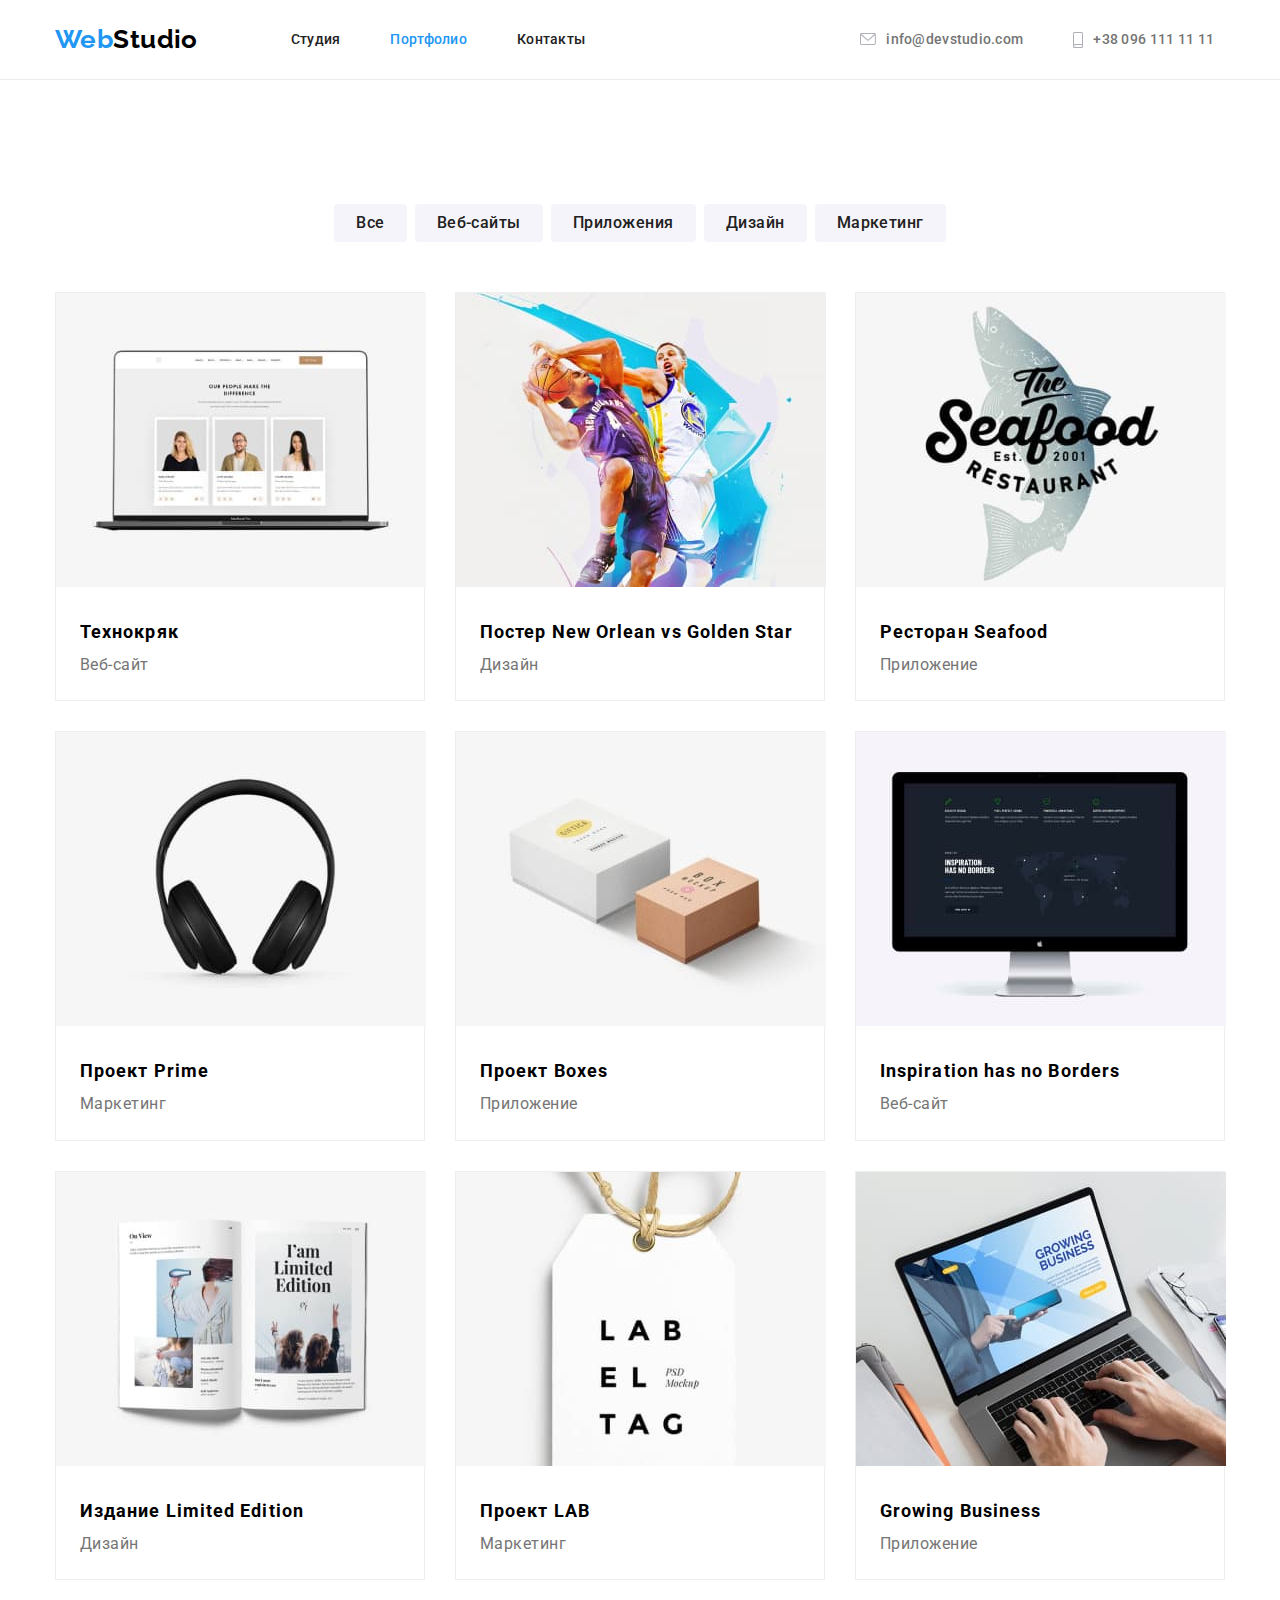
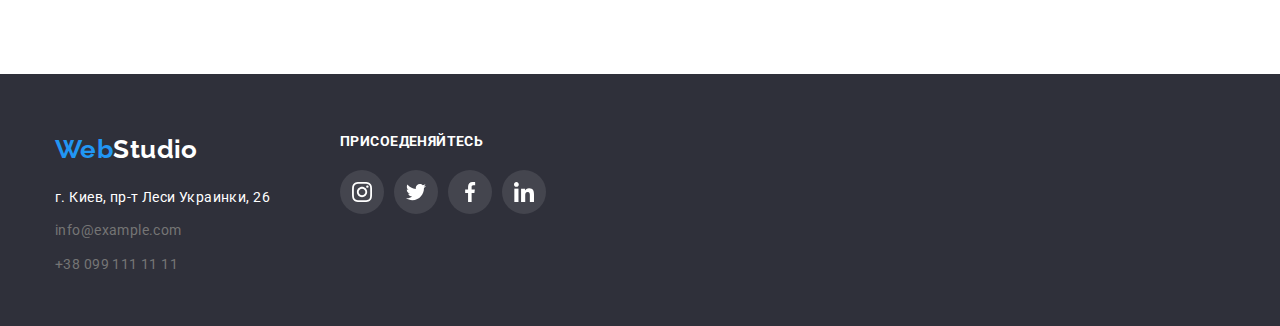
==== portfolio.html @ dcd7377b "Initial commit" ====
<!DOCTYPE html>
<html lang="en">
  <head>
    <meta charset="UTF-8" />
    <meta http-equiv="X-UA-Compatible" content="IE=edge" />
    <meta name="viewport" content="width=device-width, initial-scale=1.0" />
    <title>Portfolio</title>
    <link rel="preconnect" href="https://fonts.gstatic.com" />
    <link rel="stylesheet" href="https://fonts.googleapis.com/css2?family=Roboto:wght@400;500;700;900&display=swap" />
    <link rel="stylesheet" href="https://fonts.googleapis.com/css2?family=Raleway:wght@700&display=swap" />
    <link
      rel="stylesheet"
      href="https://cdnjs.cloudflare.com/ajax/libs/modern-normalize/0.2.0/modern-normalize.min.css"
    />
    <link rel="stylesheet" href="./css/styles.css" />
  </head>
  <body>
    <!--Шапка-->
    <header class="page-header">
      <div class="container nav">
        <a href=""><span class="logo">Web</span><span class="second-logo">Studio</span></a>
        <nav class="nav-menu">
          <ul class="site-nav list">
            <li class="item"><a class="link" href="./index.html">Студия</a></li>
            <li class="item"><a class="link current" href="">Портфолио</a></li>
            <li class="item"><a class="link" href="">Контакты</a></li>
          </ul>
        </nav>
        <ul class="list address">
          <li class="link address-item">
            <a class="link contacts-link" href="mailto:">
              <svg class="icon-envelope">
                <use href="./images/sprite.svg#icon-envelope"></use></svg
              >info@devstudio.com</a
            >
          </li>
          <li class="link address-item">
            <a class="link contacts-link" href="tel:+380961111111">
              <svg class="icon-smartphone">
                <use href="./images/sprite.svg#icon-smartphone"></use></svg
              >+38 096 111 11 11</a
            >
          </li>
        </ul>
      </div>
    </header>
    <!--Главная-->
    <main>
      <section class="section projects">
        <div class="container">
          <h1 class="visually-hidden">Проекты</h1>

          <ul class="list buttons-block">
            <li class="buttons-item"><button class="portfolio-button" type="button">Все</button></li>
            <li class="buttons-item">
              <button class="portfolio-button" type="button">Веб-сайты</button>
            </li>
            <li class="buttons-item">
              <button class="portfolio-button" type="button">Приложения</button>
            </li>
            <li class="buttons-item">
              <button class="portfolio-button" type="button">Дизайн</button>
            </li>
            <li class="buttons-item">
              <button class="portfolio-button" type="button">Маркетинг</button>
            </li>
          </ul>

          <ul class="list projects-list">
            <li class="project-item">
              <a href="" class="project-link link">
                <img src="./images/portfolio/img1.jpg" alt="фото на мониторе" class="project-img" width="370" />
                <div class="projects-text">
                  <h2 class="product-name">Технокряк</h2>
                  <p class="product-description">Веб-сайт</p>
                </div>
              </a>
            </li>
            <li class="project-item">
              <a href="" class="project-link link"
                ><img src="./images/portfolio/img2.jpg" alt="баскетболисты" class="project-img" width="370" />
                <div class="projects-text">
                  <h2 class="product-name">Постер New Orlean vs Golden Star</h2>
                  <p class="product-description">Дизайн</p>
                </div>
              </a>
            </li>
            <li class="project-item">
              <a href="" class="project-link link"
                ><img src="./images/portfolio/img3.jpg" alt="ємблема ресторана" class="project-img" width="370" />
                <div class="projects-text">
                  <h2 class="product-name">Ресторан Seafood</h2>
                  <p class="product-description">Приложение</p>
                </div>
              </a>
            </li>
            <li class="project-item">
              <a href="" class="project-link link"
                ><img src="./images/portfolio/img4.jpg" alt="наушники" class="project-img" width="370" />
                <div class="projects-text">
                  <h2 class="product-name">Проект Prime</h2>
                  <p class="product-description">Маркетинг</p>
                </div>
              </a>
            </li>
            <li class="project-item">
              <a href="" class="project-link link"
                ><img src="./images/portfolio/img5.jpg" alt="коробки" class="project-img" width="370" />
                <div class="projects-text">
                  <h2 class="product-name">Проект Boxes</h2>
                  <p class="product-description">Приложение</p>
                </div>
              </a>
            </li>
            <li class="project-item">
              <a href="" class="project-link link"
                ><img src="./images/portfolio/img6.jpg" alt="монитор" class="project-img" width="370" />
                <div class="projects-text">
                  <h2 class="product-name">Inspiration has no Borders</h2>
                  <p class="product-description">Веб-сайт</p>
                </div>
              </a>
            </li>
            <li class="project-item">
              <a href="" class="project-link link"
                ><img src="./images/portfolio/img7.jpg" alt="журнал" class="project-img" width="370" />
                <div class="projects-text">
                  <h2 class="product-name">Издание Limited Edition</h2>
                  <p class="product-description">Дизайн</p>
                </div>
              </a>
            </li>
            <li class="project-item">
              <a href="" class="project-link link"
                ><img src="./images/portfolio/img8.jpg" alt="бирка" class="project-img" width="370" />
                <div class="projects-text">
                  <h2 class="product-name">Проект LAB</h2>
                  <p class="product-description">Маркетинг</p>
                </div>
              </a>
            </li>
            <li class="project-item">
              <a href="" class="project-link link"
                ><img src="./images/portfolio/img9.jpg" alt="ноутбкук" class="project-img" width="370" />
                <div class="projects-text">
                  <h2 class="product-name">Growing Business</h2>
                  <p class="product-description">Приложение</p>
                </div>
              </a>
            </li>
          </ul>
        </div>
      </section>
    </main>
    <!--Подвал-->
    <footer class="bottom">
      <div class="container">
        <div class="footer-container">
          <a href="/" class="logo-bottom"
            ><span class="logo">Web</span><span class="second-logo-footer">Studio</span></a
          >
          <address class="address-container">
            <ul class="list">
              <li class="footer-contact"><span class="street"> г. Киев, пр-т Леси Украинки, 26</span></li>

              <li class="footer-contact"><a class="mail-footer" href="mailto:info@example.com">info@example.com</a></li>

              <li class="footer-contact"><a class="tel-footer" href="tel:+380991111111">+38 099 111 11 11</a></li>
            </ul>
          </address>
        </div>
        <div class="contact">
          <h3 class="social-title">Присоеденяйтесь</h3>
          <ul class="list social-list">
            <li class="social-item">
              <a href="" class="social-link" target="_blank" rel="noopener noreferrer">
                <svg class="social-icon">
                  <use href="./images/sprite.svg#icon-instagram"></use>
                </svg>
              </a>
            </li>
            <li class="social-item">
              <a href="" class="social-link" target="_blank" rel="noopener noreferrer">
                <svg class="social-icon">
                  <use href="./images/sprite.svg#icon-twitter"></use>
                </svg>
              </a>
            </li>
            <li class="social-item">
              <a href="" class="social-link" target="_blank" rel="noopener noreferrer">
                <svg class="social-icon">
                  <use href="./images/sprite.svg#icon-facebook"></use>
                </svg>
              </a>
            </li>
            <li class="social-item">
              <a href="" class="social-link" target="_blank" rel="noopener noreferrer">
                <svg class="social-icon">
                  <use href="./images/sprite.svg#icon-linkedin"></use>
                </svg>
              </a>
            </li>
          </ul>
        </div>
      </div>
    </footer>
  </body>
</html>
---- css/styles.css ----
h1,
h2,
h3,
p,
ul {
  margin: 0;
  padding: 0;
  border: 0;
  font-size: 100%;
  font: inherit;
  vertical-align: baseline;
}
html {
  box-sizing: border-box;
}
:root {
  --primary-text-color: #757575;
  --title-text-color: #212121;
  --accent-color: #2196f3;
  --primary-white-color: #ffffff;
}
a {
  text-decoration: none;
  font-style: normal;
}
body {
  background-color: var(--primary-white-color);
  color: var(--primary-text-color);
  font-family: Roboto, sans-serif;
  font-style: normal;
  font-weight: normal;
  font-size: 14px;
  line-height: 24px;
  letter-spacing: 0.03em;
}
.container {
  width: 1200px;
  margin: 0 auto;
  padding: 0 15px;
}
.section {
  padding: 94px 0;
}
/* Шапка*/
.page-header {
  display: flex;
  padding: 20px 0;
  height: 80px;
  border-bottom: 1px solid #ececec;
}

.page-header .container {
  display: flex;
  justify-content: flex-start;
  align-items: center;
}
.page-header {
  display: flex;
  padding: 20px 0;
  height: 80px;
  border-bottom: 1px solid #ececec;
}
.site-nav {
  display: flex;
  margin-left: 93px;
}

.logo {
  font-family: Raleway;
  font-style: normal;
  font-weight: bold;
  font-size: 26px;
  line-height: 1.19;
  color: var(--accent-color);
}
.second-logo {
  font-family: Raleway;
  font-style: normal;
  font-weight: bold;
  font-size: 26px;
  line-height: 1.19px;
  color: black;
}

.site-nav .link {
  color: var(--title-text-color);
  font-weight: 500;
  font-size: 14px;
  line-height: 1.14;
  letter-spacing: 0.02em;
}
.site-nav .current {
  color: var(--accent-color);
}
.site-nav .link:hover,
:focus {
  color: var(--accent-color);
}
.nav {
  display: flex;
  flex-direction: row;
  align-items: baseline;
}
.nav-menu {
  margin-left: 93px;
  margin-right: 275px;
}
.site-nav {
  display: flex;
  font-weight: 500;
  line-height: 1.14;
  letter-spacing: 0.02em;
}
.site-nav .item:not(:last-child) {
  margin-right: 50px;
}

.list {
  list-style: none;
  margin: 0;
  padding: 0;
}

.contacts-link {
  color: var(--primary-text-color);
}
.contacts-link {
  color: var(--primary-text-color);
}
.contacts-link:focus,
.contacts-link:hover {
  color: var(--accent-color);
}
.contacts-link:hover .icon-envelope,
.contacts-link:focus .icon-envelope,
.contacts-link:hover .icon-smartphone,
.contacts-link:focus .icon-smartphone {
  fill: var(--accent-color);
}

.address {
  display: flex;
  margin-left: auto;
}
.contacts-link {
  display: flex;
  align-items: center;
  padding-top: 7px;
  padding-bottom: 7px;

  font-weight: 500;
  line-height: 1.14;
  letter-spacing: 0.02em;
}
.icon-envelope {
  width: 16px;
  height: 12px;
  margin-right: 10px;
  fill: #afb1b8;
}
.icon-smartphone {
  margin-right: 10px;
  fill: #afb1b8;
  width: 10px;
  height: 16px;
}
.address-item:not(:last-child) {
  margin-right: 50px;
}

.address-item:first-child {
  padding-left: 0;
}
.address-item {
  padding-top: 7px;
  padding-bottom: 7px;
  color: var(--secondary-text);
  font-weight: 500;
  line-height: 1.14;
  letter-spacing: 0.02em;
}

.list {
  list-style: none;
  margin: 0;
  padding: 0;
}
.visually-hidden {
  position: absolute !important;
  clip: rect(1px 1px 1px 1px);
  clip: rect(1px, 1px, 1px, 1px);
  padding: 0 !important;
  border: 0 !important;
  height: 1px !important;
  width: 1px !important;
  overflow: hidden;
}
/*section hero*/
.hero {
  height: 600px;
  padding-top: 200px;
  padding-bottom: 200px;
  text-align: center;
  background-color: #2f303a;
}
.title-hero {
  font-weight: 900;
  font-size: 44px;
  line-height: 1.34;
  text-align: center;
  letter-spacing: 0.06em;
  text-transform: uppercase;
  color: var(--primary-white-color);
  margin-top: 0;
  margin-bottom: 30px;
}
.button-hero {
  background-color: var(--accent-color);
  color: var(--primary-white-color);
  cursor: pointer;
  font-family: inherit;
  font-weight: 700;
  font-size: 16px;
  line-height: 1.87;
  align-items: center;
  letter-spacing: 0.06em;

  padding: 10px 32px;
  border-radius: 4px;
  border: none;
}
.overley {
  display: flex;
  align-items: center;
  height: 600px;
  margin-left: auto;
  margin-right: auto;
  background-image: linear-gradient(to right, rgba(47, 48, 58, 0.4), rgba(47, 48, 58, 0.4)), url(../images/hero.jpg);
  background-repeat: no-repeat;
  background-position: center;
  background-size: cover;
}
.hero {
  display: flex;
  justify-content: center;
}
h1,
h2,
h3 {
  color: black;
}
/* Портфолио*/
.buttons-block {
  display: flex;
  justify-content: center;
  margin-bottom: 50px;
}
.portfolio-button {
  background-color: #f5f4fa;
  color: var(--title-text-color);
  cursor: pointer;
  font-family: inherit;
  font-weight: 500;
  font-size: 16px;
  line-height: 1.63;

  letter-spacing: 0.03em;
  display: inline-block;
  margin-top: 30px;
  padding: 6px 22px;
  border-radius: 4px;
  border: none;
  margin-right: 8px;
}
.buttons-item:last-child button {
  margin-right: 0;
}
.portfolio-button:focus,
.portfolio-button:hover {
  background-color: var(--accent-color);
  color: var(--primary-white-color);
}
.portfolio-button:focus,
.portfolio-button:hover {
  filter: drop-shadow(0px 4px 4px rgba(0, 0, 0, 0.25));
}
.projects-list {
  display: flex;
  flex-wrap: wrap;
}
.projects-text {
  padding: 0 24px;
  margin-top: 20px;
}
.project-item {
  display: block;
  width: calc((100% - 60px) / 3);
  margin-right: 30px;
  margin-bottom: 30px;

  border: 1px solid #eeeeee;
  background: #ffffff;
  box-sizing: border-box;
}
.project-link {
  display: block;
  padding-bottom: 20px;
}
.project-item:nth-child(3n) {
  margin-right: 0;
}

.project-item:nth-last-child(-n + 3) {
  margin-bottom: 0;
}
.project-item:hover {
  box-shadow: 0px 1px 1px rgba(0, 0, 0, 0.12), 0px 4px 4px rgba(0, 0, 0, 0.06), 1px 4px 6px rgba(0, 0, 0, 0.16);
}
.product-name {
  font-weight: 700;
  font-size: 18px;
  line-height: 2;
  letter-spacing: 0.06em;
}

.product-description {
  font-size: 16px;
  line-height: 1.89;
  letter-spacing: 0.03em;
  color: var(--primary-text-color);
}
/* Особенности*/
.features-list {
  display: flex;
  justify-content: space-between;
}
.features-item {
  min-width: 270px;
  max-width: 270px;
}
.features-list .features-item::before {
  display: block;
  content: '';
  height: 120px;
  background-color: #f5f4fa;
  background-position: center;
  background-repeat: no-repeat;
  margin-bottom: 30px;
}
.antenna::before {
  background-image: url(../images/icons/antenna.svg);
}
.clock::before {
  background-image: url(../images/icons/clock.svg);
}
.diagrama::before {
  background-image: url(../images/icons/diagram.svg);
}
.astronaut::before {
  background-image: url(../images/icons/astronaut.svg);
}
.features-list .features-item:not(:last-child) {
  margin-right: 30px;
}

.features-title {
  font-weight: 700;
  line-height: 1.14;
  text-transform: uppercase;
  margin-bottom: 10px;
}
.features-text {
  font-style: normal;
  font-weight: normal;
  font-size: 14px;
  line-height: 1.71;
  color: #757575;
  letter-spacing: 0.03em;
}

.section.features {
  padding-bottom: 0;
}
/*Операции*/
.operation-title {
  font-weight: 700;
  font-size: 36px;
  line-height: 1.17;
  text-align: center;
  margin-bottom: 50px;
}
.operation-list {
  display: flex;
  justify-content: space-between;
}
/* Kоманда */
.team {
  background-color: #f5f4fa;
}

.team-title {
  font-weight: 700;
  font-size: 36px;
  line-height: 1.17;
  text-align: center;
  margin-bottom: 50px;
}
.team-list {
  display: flex;
  justify-content: space-between;
}
.team-item {
  text-align: center;
  background-color: white;
  box-shadow: 0px 1px 3px rgba(0, 0, 0, 0.12), 0px 1px 1px rgba(0, 0, 0, 0.14), 0px 2px 1px rgba(0, 0, 0, 0.2);
  border-radius: 0px 0px 4px 4px;
}
.team-img {
  margin-bottom: 30px;
}
.name {
  font-weight: 500;
  font-size: 16px;
  line-height: 1.2;
  margin-bottom: 10px;
}
.position {
  font-size: 16px;
  line-height: 1.2;
  margin-bottom: 30px;
  color: #757575;
}
.social-icons {
  display: inline-flex;
  margin: 0px 32px 30px 32px;
}
.social-icons-item + .social-icons-item {
  margin-left: 10px;
}
.social-icons-link {
  display: flex;
  justify-content: center;
  align-items: center;
  width: 44px;
  height: 44px;
  border-radius: 50%;
}
.social-icons .icon {
  width: 20px;
  height: 20px;
  fill: #afb1b8;
}
.social-icons-link:hover,
.social-icons-link:focus {
  background-color: var(--accent-color);
}
.social-icons-link:hover .icon,
.social-icons-link:focus .icon {
  fill: var(--primary-white-color);
}
/*Клиенты*/
.clients {
  padding-top: 94px;
  padding-bottom: 94px;
}
.clients-title {
  margin-bottom: 50px;
  font-weight: 700;
  font-size: 36px;
  line-height: 42px;
  text-align: center;
  letter-spacing: 0.03em;
}
.clients-list {
  display: flex;
  justify-content: center;
  align-items: center;
}
.items {
  width: 170px;
  height: 90px;
  border: 1px solid #afb1b8;
  box-sizing: border-box;
  border-radius: 4px;
}
.client-section-link {
  display: flex;
  justify-content: center;
  align-items: center;
  width: 170px;
  height: 90px;
  fill: #afb1b8;
  border: 1px solid #afb1b8;
  box-sizing: border-box;
  border-radius: 4px;
}
.clients-list .items {
  margin-right: 30px;
}
.client-section-link:hover,
.client-section-link:focus {
  fill: var(--accent-color);
}
.client-section-link:hover,
.client-section-link:focus {
  border: 1px solid var(--accent-color);
}

/*Подвал*/
.bottom {
  background-color: #2f303a;
  color: var(--primary-white-color);
  height: 252px;
  padding: 60px 0 60px 0;
}
.bottom {
  display: flex;
}

.second-logo-footer {
  font-family: Raleway;
  font-style: normal;
  font-weight: bold;
  font-size: 26px;
  line-height: 1.19px;
  color: var(--primary-white-color);
  text-decoration: none;
}
.logo-bottom {
  display: inline-block;
  margin-bottom: 20px;
}
.street {
  font-style: normal;
  padding-bottom: 9px;
}

.mail-footer,
.tel-footer {
  color: var(--primary-text-color);
  font-style: normal;
  font-weight: 400;
  font-size: 14px;
  line-height: 1.7;
  letter-spacing: 0.03em;
  margin-bottom: 9px;
}
.mail-footer:focus,
.mail-footer:hover,
.tel-footer:hover,
.tel-footer:focus {
  color: var(--accent-color);
}

.social-title {
  font-weight: bold;
  font-size: 14px;
  line-height: 1.14;
  text-transform: uppercase;
  margin-bottom: 20px;
  color: #ffffff;
}

.contact {
  display: inline-block;
  flex-basis: calc((50% - 45px) / 2);
  margin-left: 70px;
}
.social-list {
  display: flex;
  padding-bottom: 30px;
}
.social-link {
  display: flex;
  justify-content: center;
  align-items: center;
  width: 44px;
  height: 44px;
  background: rgba(255, 255, 255, 0.1);
  border-radius: 50%;
}
.social-link:hover {
  background-color: var(--accent-color);
}
.social-icon {
  width: 20px;
  height: 20px;
  fill: #ffffff;
}
footer .container {
  display: inline-flex;
}
.footer-contact {
  margin-bottom: 9px;
}
.social-item:not(:last-child) {
  margin-right: 10px;
}
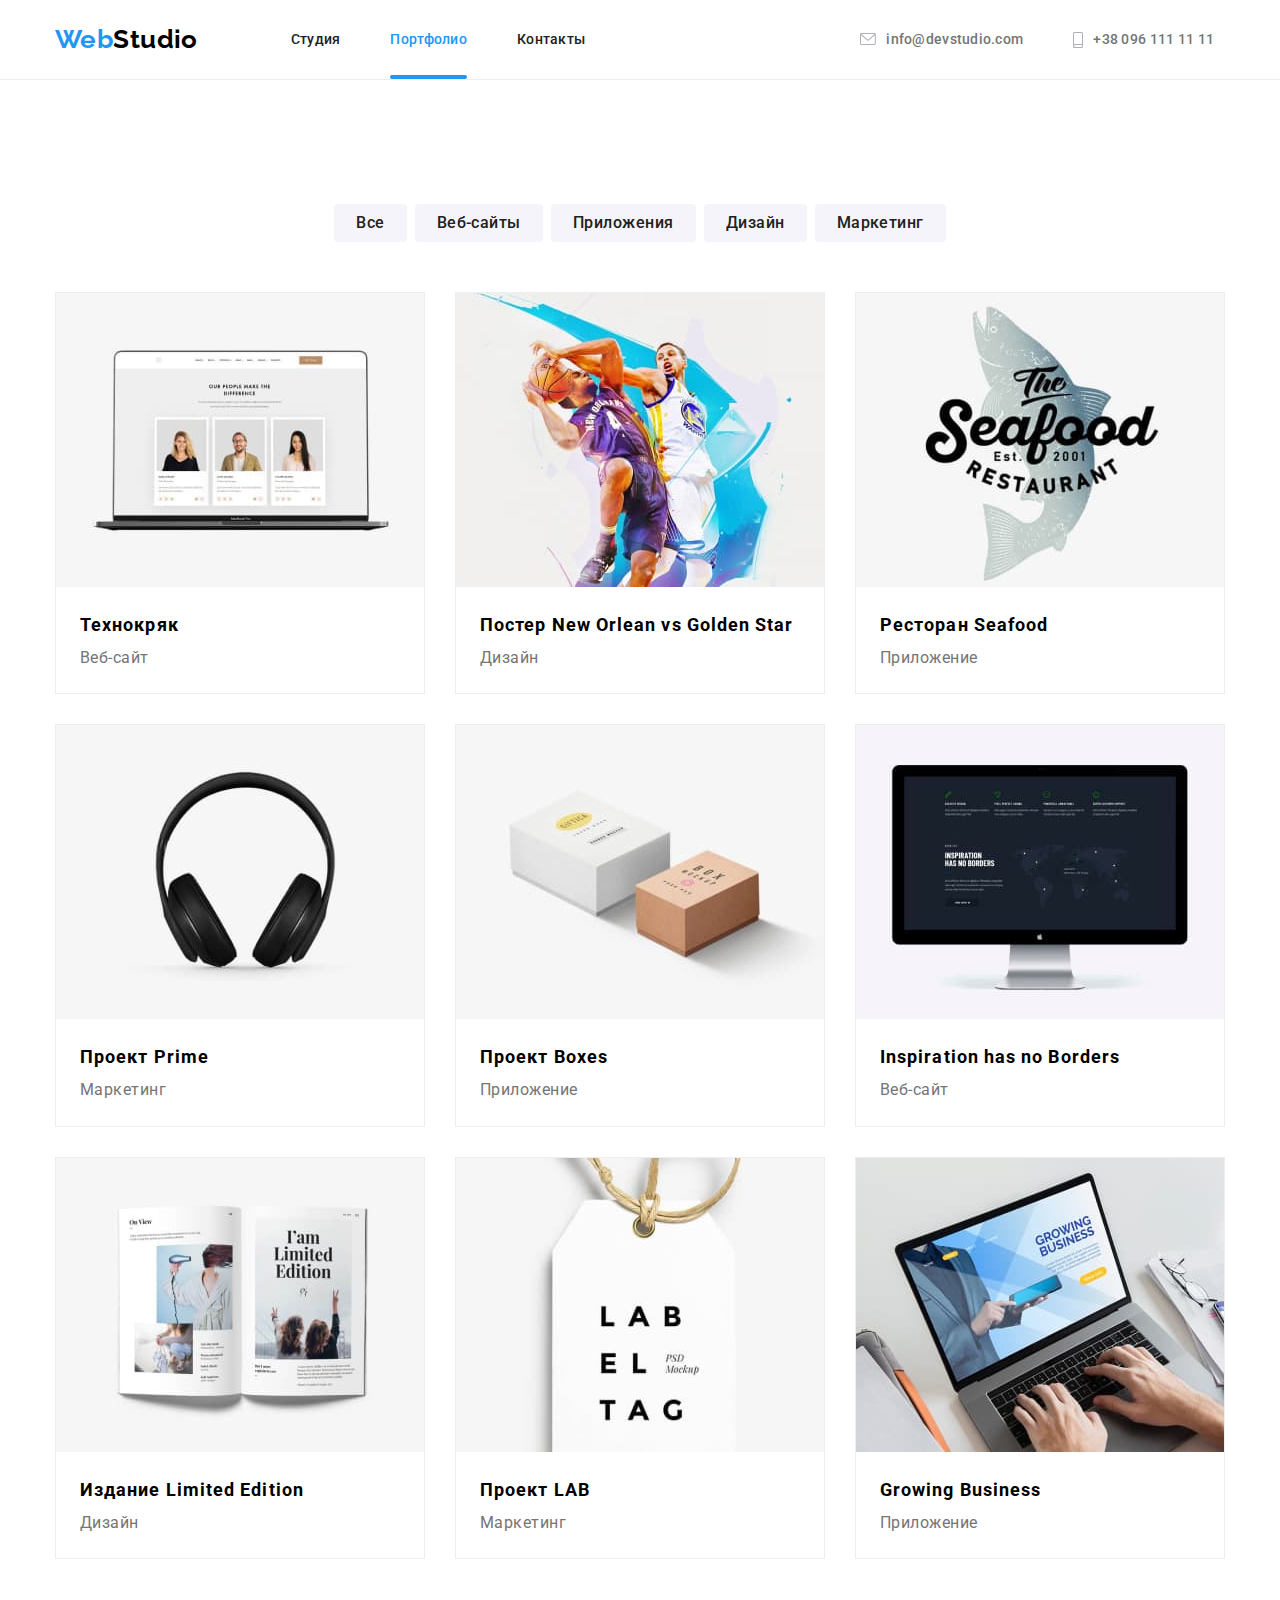
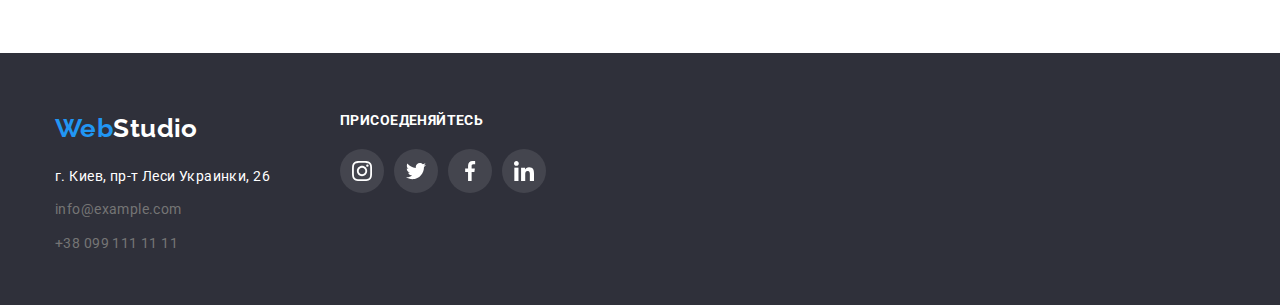
==== commit 16ee9cad: "скрипт" ====
--- a/portfolio.html
+++ b/portfolio.html
@@ -69,7 +69,13 @@
           <ul class="list projects-list">
             <li class="project-item">
               <a href="" class="project-link link">
-                <img src="./images/portfolio/img1.jpg" alt="фото на мониторе" class="project-img" width="370" />
+                <div class="tumb">
+                  <img src="./images/portfolio/img1.jpg" alt="фото на мониторе" class="project-img" width="370" />
+                  <p class="overlay-project">
+                    Технокряк это современная площадка распространения коронавируса. Компании используют эту платформу
+                    для цифрового шпионажа и атак на защищённые сервера конкурентов.
+                  </p>
+                </div>
                 <div class="projects-text">
                   <h2 class="product-name">Технокряк</h2>
                   <p class="product-description">Веб-сайт</p>
@@ -78,7 +84,13 @@
             </li>
             <li class="project-item">
               <a href="" class="project-link link"
-                ><img src="./images/portfolio/img2.jpg" alt="баскетболисты" class="project-img" width="370" />
+                ><div class="tumb">
+                  <img src="./images/portfolio/img2.jpg" alt="баскетболисты" class="project-img" width="370" />
+                  <p class="overlay-project">
+                    Технокряк это современная площадка распространения коронавируса. Компании используют эту платформу
+                    для цифрового шпионажа и атак на защищённые сервера конкурентов.
+                  </p>
+                </div>
                 <div class="projects-text">
                   <h2 class="product-name">Постер New Orlean vs Golden Star</h2>
                   <p class="product-description">Дизайн</p>
@@ -87,7 +99,13 @@
             </li>
             <li class="project-item">
               <a href="" class="project-link link"
-                ><img src="./images/portfolio/img3.jpg" alt="ємблема ресторана" class="project-img" width="370" />
+                ><div class="tumb">
+                  <img src="./images/portfolio/img3.jpg" alt="ємблема ресторана" class="project-img" width="370" />
+                  <p class="overlay-project">
+                    Технокряк это современная площадка распространения коронавируса. Компании используют эту платформу
+                    для цифрового шпионажа и атак на защищённые сервера конкурентов.
+                  </p>
+                </div>
                 <div class="projects-text">
                   <h2 class="product-name">Ресторан Seafood</h2>
                   <p class="product-description">Приложение</p>
@@ -96,7 +114,13 @@
             </li>
             <li class="project-item">
               <a href="" class="project-link link"
-                ><img src="./images/portfolio/img4.jpg" alt="наушники" class="project-img" width="370" />
+                ><div class="tumb">
+                  <img src="./images/portfolio/img4.jpg" alt="наушники" class="project-img" width="370" />
+                  <p class="overlay-project">
+                    Технокряк это современная площадка распространения коронавируса. Компании используют эту платформу
+                    для цифрового шпионажа и атак на защищённые сервера конкурентов.
+                  </p>
+                </div>
                 <div class="projects-text">
                   <h2 class="product-name">Проект Prime</h2>
                   <p class="product-description">Маркетинг</p>
@@ -105,7 +129,13 @@
             </li>
             <li class="project-item">
               <a href="" class="project-link link"
-                ><img src="./images/portfolio/img5.jpg" alt="коробки" class="project-img" width="370" />
+                ><div class="tumb">
+                  <img src="./images/portfolio/img5.jpg" alt="коробки" class="project-img" width="370" />
+                  <p class="overlay-project">
+                    Технокряк это современная площадка распространения коронавируса. Компании используют эту платформу
+                    для цифрового шпионажа и атак на защищённые сервера конкурентов.
+                  </p>
+                </div>
                 <div class="projects-text">
                   <h2 class="product-name">Проект Boxes</h2>
                   <p class="product-description">Приложение</p>
@@ -114,7 +144,13 @@
             </li>
             <li class="project-item">
               <a href="" class="project-link link"
-                ><img src="./images/portfolio/img6.jpg" alt="монитор" class="project-img" width="370" />
+                ><div class="tumb">
+                  <img src="./images/portfolio/img6.jpg" alt="монитор" class="project-img" width="370" />
+                  <p class="overlay-project">
+                    Технокряк это современная площадка распространения коронавируса. Компании используют эту платформу
+                    для цифрового шпионажа и атак на защищённые сервера конкурентов.
+                  </p>
+                </div>
                 <div class="projects-text">
                   <h2 class="product-name">Inspiration has no Borders</h2>
                   <p class="product-description">Веб-сайт</p>
@@ -123,7 +159,13 @@
             </li>
             <li class="project-item">
               <a href="" class="project-link link"
-                ><img src="./images/portfolio/img7.jpg" alt="журнал" class="project-img" width="370" />
+                ><div class="tumb">
+                  <img src="./images/portfolio/img7.jpg" alt="журнал" class="project-img" width="370" />
+                  <p class="overlay-project">
+                    Технокряк это современная площадка распространения коронавируса. Компании используют эту платформу
+                    для цифрового шпионажа и атак на защищённые сервера конкурентов.
+                  </p>
+                </div>
                 <div class="projects-text">
                   <h2 class="product-name">Издание Limited Edition</h2>
                   <p class="product-description">Дизайн</p>
@@ -132,7 +174,13 @@
             </li>
             <li class="project-item">
               <a href="" class="project-link link"
-                ><img src="./images/portfolio/img8.jpg" alt="бирка" class="project-img" width="370" />
+                ><div class="tumb">
+                  <img src="./images/portfolio/img8.jpg" alt="бирка" class="project-img" width="370" />
+                  <p class="overlay-project">
+                    Технокряк это современная площадка распространения коронавируса. Компании используют эту платформу
+                    для цифрового шпионажа и атак на защищённые сервера конкурентов.
+                  </p>
+                </div>
                 <div class="projects-text">
                   <h2 class="product-name">Проект LAB</h2>
                   <p class="product-description">Маркетинг</p>
@@ -141,7 +189,13 @@
             </li>
             <li class="project-item">
               <a href="" class="project-link link"
-                ><img src="./images/portfolio/img9.jpg" alt="ноутбкук" class="project-img" width="370" />
+                ><div class="tumb">
+                  <img src="./images/portfolio/img9.jpg" alt="ноутбкук" class="project-img" width="370" />
+                  <p class="overlay-project">
+                    Технокряк это современная площадка распространения коронавируса. Компании используют эту платформу
+                    для цифрового шпионажа и атак на защищённые сервера конкурентов.
+                  </p>
+                </div>
                 <div class="projects-text">
                   <h2 class="product-name">Growing Business</h2>
                   <p class="product-description">Приложение</p>
--- a/css/styles.css
+++ b/css/styles.css
@@ -59,6 +59,7 @@
   padding: 20px 0;
   height: 80px;
   border-bottom: 1px solid #ececec;
+  position: relative;
 }
 .site-nav {
   display: flex;
@@ -92,6 +93,27 @@
 .site-nav .current {
   color: var(--accent-color);
 }
+
+.current {
+  display: flex;
+  flex-direction: column;
+  justify-content: center;
+  color: var(--accent-color);
+  height: 100%;
+  position: relative;
+}
+
+.current::after {
+  content: '';
+  height: 4px;
+  border-radius: 2px;
+  background-color: var(--accent-color);
+  color: var(--accent-color);
+  margin-top: 28px;
+  width: 100%;
+  display: block;
+}
+
 .site-nav .link:hover,
 :focus {
   color: var(--accent-color);
@@ -104,6 +126,7 @@
 .nav-menu {
   margin-left: 93px;
   margin-right: 275px;
+  margin-top: 32px;
 }
 .site-nav {
   display: flex;
@@ -284,6 +307,30 @@
 .portfolio-button:hover {
   filter: drop-shadow(0px 4px 4px rgba(0, 0, 0, 0.25));
 }
+.tumb {
+  position: relative;
+  overflow: hidden;
+  height: 294px;
+}
+.overlay-project {
+  position: absolute;
+  bottom: 0;
+  left: 0;
+  background-color: rgba(33, 150, 243, 0.9);
+  width: 100%;
+  height: 100%;
+  color: var(--primary-white-color);
+  padding: 63px 24px;
+  font-weight: normal;
+  font-size: 18px;
+  line-height: 28px;
+  letter-spacing: 0.03em;
+  transform: translateY(100%);
+  transition: transform 250ms cubic-bezier(0.4, 0, 0.2, 1);
+}
+.project-item:hover .overlay-project {
+  transform: translateY(0);
+}
 .projects-list {
   display: flex;
   flex-wrap: wrap;
@@ -392,6 +439,27 @@
 .operation-list {
   display: flex;
   justify-content: space-between;
+  height: 294px;
+}
+.operation {
+  position: relative;
+}
+.lable {
+  position: absolute;
+  font-size: 14px;
+  letter-spacing: 3%;
+  font-weight: 700;
+  line-height: 1.14;
+  text-transform: uppercase;
+  width: 100%;
+  bottom: 0;
+  color: #ffffff;
+  display: flex;
+  justify-content: center;
+  align-items: center;
+  width: 370px;
+  height: 70px;
+  background-color: rgba(47, 48, 58, 0.8);
 }
 /* Kоманда */
 .team {
@@ -596,3 +664,43 @@
 .social-item:not(:last-child) {
   margin-right: 10px;
 }
+.backdrop {
+  position: fixed;
+  top: 0;
+  left: 0;
+  bottom: 0;
+  right: 0;
+  background: rgba(0, 0, 0, 0.2);
+}
+.backdrop.is-hidden {
+  opacity: 1;
+  pointer-events: none;
+}
+.modal {
+  position: absolute;
+  width: 528px;
+  height: 581px;
+  top: 50%;
+  left: 50%;
+  transform: translate(-50%, -50%);
+  background: #ffffff;
+  box-shadow: 0px 1px 3px rgba(0, 0, 0, 0.12), 0px 1px 1px rgba(0, 0, 0, 0.14), 0px 2px 1px rgba(0, 0, 0, 0.2);
+  border-radius: 4px;
+}
+.close {
+  position: absolute;
+  width: 30px;
+  height: 30px;
+  top: 0;
+  right: 0;
+  background: #ffffff;
+  border: 1px solid rgba(0, 0, 0, 0.1);
+  box-sizing: border-box;
+  border-radius: 50%;
+  display: flex;
+  justify-content: center;
+  align-items: center;
+  position: absolute;
+  top: 3px;
+  right: 8px;
+}
